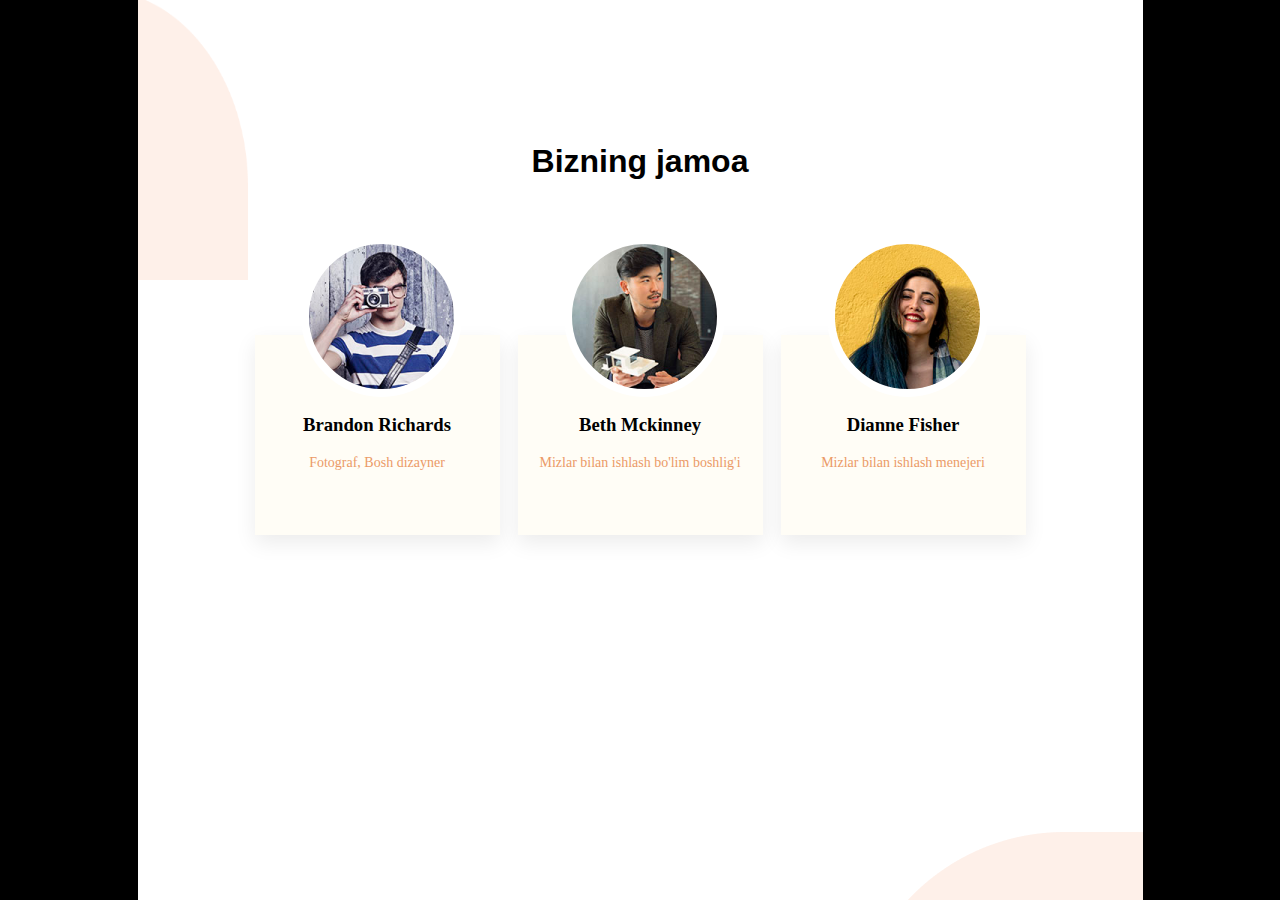
==== task 2/index.html @ 03ea1a15 "Add files via upload" ====
<!DOCTYPE html>
<html lang="en">

<head>
    <meta charset="UTF-8">
    <meta name="viewport" content="width=device-width, initial-scale=1.0">
    <title>task 2 | 2-modul 4-mavzu</title>
    <link rel="stylesheet" href="css/main.css">
</head>

<body>
    <div class="wrapper">
        <h1>Bizning jamoa</h1>
        <!-- <div class="rasm1"><img src="img/Rectangle 6.5.png" alt=""></div>
        <div class="rasm2"><img src="img/Rectangle 6.7.png" alt=""></div> -->
        <div class="block">
            <div class="box">
                <div class="rasm">
                    <div class="belgi"></div>
                    <img src="img/Ellipse.png" alt="">
                </div>
                <div class="content">
                    <h3>Brandon Richards</h3>
                    <p>Fotograf, Bosh dizayner</p>
                </div>
            </div>
            <div class="box">
                <div class="rasm">
                    <div class="belgi"></div>
                    <img src="img/Ellipse-1.png" alt="">
                </div>
                <div class="content">
                    <h3>Beth Mckinney</h3>
                    <p>Mizlar bilan ishlash bo'lim boshlig'i</p>
                </div>
            </div>
            <div class="box">
                <div class="rasm">
                    <div class="belgi"></div>
                    <img src="img/Ellipse-2.png" alt="">
                </div>
                <div class="content">
                    <h3>Dianne Fisher</h3>
                    <p>Mizlar bilan ishlash menejeri</p>
                </div>
            </div>
        </div>
        <div class="fon">
            <img src="img/Rectangle 6.7.png" alt="">
        </div>
    </div>
</body>

</html>
---- task 2/css/main.css ----
body {
  margin: 0;
  padding: 0;
  background-color: black;
  box-sizing: border-box;
  position: relative; }
  body .wrapper {
    width: 1005px;
    height: 100vh;
    margin: 0 auto;
    position: relative;
    overflow: hidden;
    background-color: #ffffff;
    background-image: url("../img/Rectangle 6.5.png");
    background-repeat: no-repeat;
    background-size: 160px 290px;
    background-position: -50px -10px; }
    body .wrapper .fon {
      position: absolute;
      right: 0;
      bottom: -330px; }
    body .wrapper h1 {
      text-align: center;
      padding-top: 122px;
      font-size: 32px;
      font-weight: bold;
      font-family: sans-serif;
      margin-bottom: 60px; }
    body .wrapper .block {
      display: flex;
      justify-content: center;
      align-items: center;
      flex-wrap: wrap; }
      body .wrapper .block .box {
        width: 245px;
        height: 235px;
        margin: 0 9px;
        position: relative; }
        body .wrapper .block .box .rasm {
          width: 145px;
          height: 107px;
          z-index: 1;
          position: absolute;
          top: 0;
          left: 50px;
          position: relative; }
          body .wrapper .block .box .rasm .belgi {
            width: 145px;
            height: 145px;
            border: 8px solid #ffffff;
            border-radius: 50%;
            position: absolute;
            top: -4px;
            left: -4px; }
        body .wrapper .block .box .content {
          width: 245px;
          height: 200px;
          background-color: #fffdf6;
          box-shadow: 0 8px 20px rgba(0, 0, 0, 0.08);
          position: absolute;
          bottom: -60px;
          left: 0; }
          body .wrapper .block .box .content h3 {
            text-align: center;
            padding-top: 60px; }
          body .wrapper .block .box .content p {
            font-size: 14px;
            text-align: center;
            color: #eb9a67; }

/*# sourceMappingURL=main.css.map */
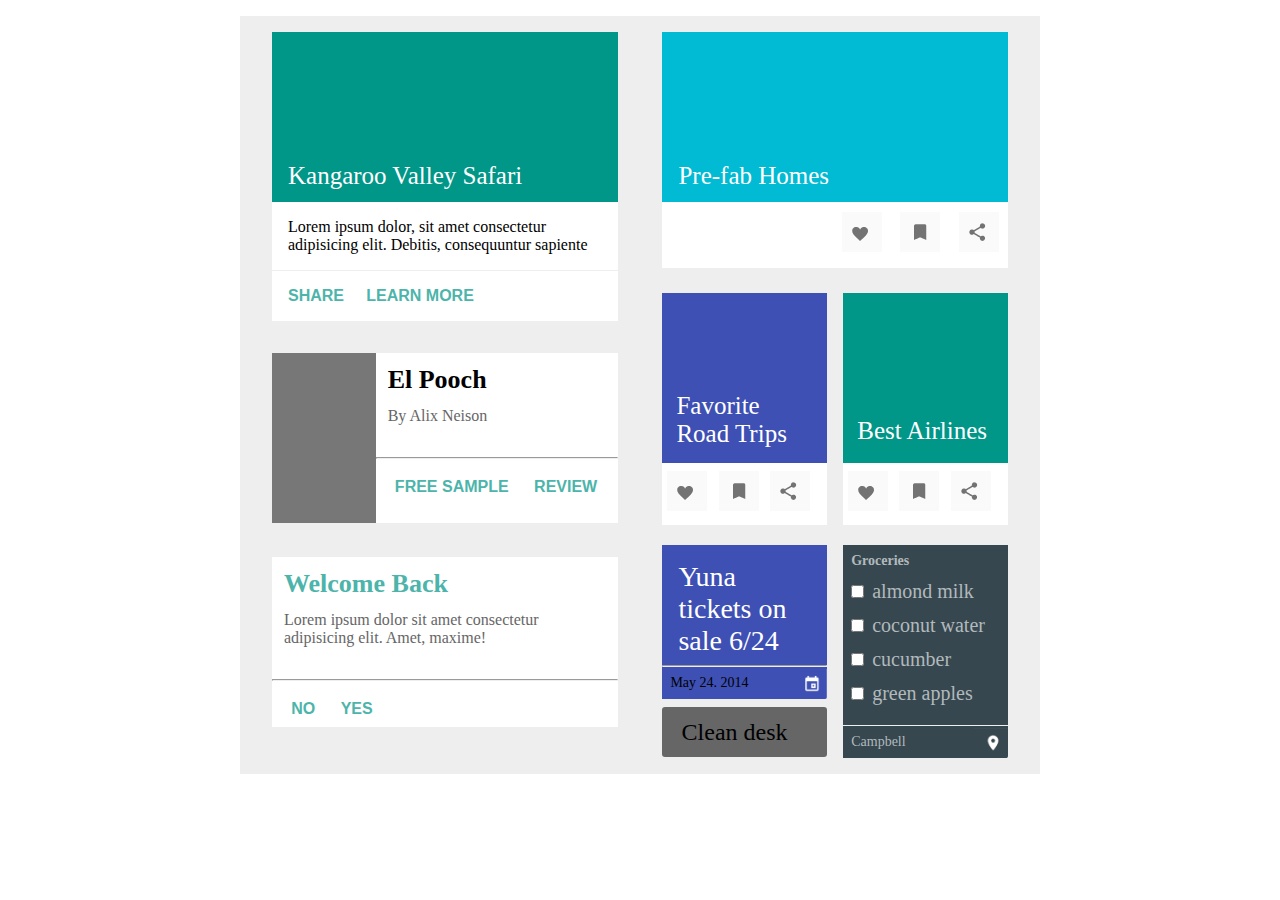
==== commit 3a3b57d4: "Add files via upload" ====
--- a/task 2/index.html
+++ b/task 2/index.html
@@ -4,49 +4,99 @@
 <head>
     <meta charset="UTF-8">
     <meta name="viewport" content="width=device-width, initial-scale=1.0">
-    <title>task 2 | 2-modul 4-mavzu</title>
+    <title>task 1 | css 2-modul 5-dars</title>
     <link rel="stylesheet" href="css/main.css">
 </head>
 
 <body>
     <div class="wrapper">
-        <h1>Bizning jamoa</h1>
-        <!-- <div class="rasm1"><img src="img/Rectangle 6.5.png" alt=""></div>
-        <div class="rasm2"><img src="img/Rectangle 6.7.png" alt=""></div> -->
-        <div class="block">
-            <div class="box">
-                <div class="rasm">
-                    <div class="belgi"></div>
-                    <img src="img/Ellipse.png" alt="">
-                </div>
-                <div class="content">
-                    <h3>Brandon Richards</h3>
-                    <p>Fotograf, Bosh dizayner</p>
+        <div class="card">
+            <div class="card-one">
+                <div class="box-1">Kangaroo Valley Safari</div>
+                <div class="box-2">Lorem ipsum dolor, sit amet consectetur adipisicing elit. Debitis, consequuntur sapiente</div>
+                <div class="box-3">
+                    <button>SHARE</button>
+                    <button>LEARN MORE</button>
                 </div>
             </div>
-            <div class="box">
-                <div class="rasm">
-                    <div class="belgi"></div>
-                    <img src="img/Ellipse-1.png" alt="">
-                </div>
-                <div class="content">
-                    <h3>Beth Mckinney</h3>
-                    <p>Mizlar bilan ishlash bo'lim boshlig'i</p>
+            <div class="card-one">
+                <div class="box-4">Pre-fab Homes</div>
+                <div class="box-5">
+                    <img src="img/1.png" alt="" class="rasm-1">
+                    <img src="img/2.png" alt="">
+                    <img src="img/3.png" alt="">
                 </div>
             </div>
-            <div class="box">
-                <div class="rasm">
-                    <div class="belgi"></div>
-                    <img src="img/Ellipse-2.png" alt="">
-                </div>
-                <div class="content">
-                    <h3>Dianne Fisher</h3>
-                    <p>Mizlar bilan ishlash menejeri</p>
+            <div class="card-one">
+                <div class="block">
+                    <div class="box-6">
+
+                    </div>
+                    <div class="box-7">
+                        <h1>El Pooch</h1>
+                        <p>By Alix Neison</p>
+                        <hr>
+                        <button>FREE SAMPLE</button>
+                        <button>REVIEW</button>
+                    </div>
                 </div>
             </div>
-        </div>
-        <div class="fon">
-            <img src="img/Rectangle 6.7.png" alt="">
+
+            <div class="card-one">
+                <div class="card-two">
+                    <div class="box-left">
+                        <div class="box-8">Favorite Road Trips</div>
+                        <div class="box-9">
+                            <img src="img/1.png" alt="">
+                            <img src="img/2.png" alt="">
+                            <img src="img/3.png" alt="">
+                        </div>
+                    </div>
+                    <div class="box-right">
+                        <div class="box-10">Best Airlines</div>
+                        <div class="box-9">
+                            <img src="img/1.png" alt="">
+                            <img src="img/2.png" alt="">
+                            <img src="img/3.png" alt="">
+                        </div>
+                    </div>
+                </div>
+            </div>
+            <div class="card-one">
+                <div class="box-11">
+                    <h1>Welcome Back</h1>
+                    <p>Lorem ipsum dolor sit amet consectetur adipisicing elit. Amet, maxime!</p>
+                    <hr>
+                    <button>NO</button>
+                    <button>YES</button>
+                </div>
+            </div>
+            <div class="card-one">
+                <div class="card-two">
+                    <div class="box-left">
+                        <div class="box-12">Yuna tickets on sale 6/24</div>
+                        <hr>
+                        <div class="box-13">
+                            <span>May 24. 2014</span>
+                            <img src="img/5.png" alt="">
+                        </div>
+                        <div class="box-14">Clean desk</div>
+                    </div>
+                    <div class="box-right">
+                        <div class="box-15">
+                            <h4>Groceries</h4>
+                            <input type="checkbox"><span>almond milk</span><br>
+                            <input type="checkbox"><span>coconut water</span><br>
+                            <input type="checkbox"><span>cucumber</span><br>
+                            <input type="checkbox"><span>green apples</span><br>
+                        </div>
+                        <div class="box-13">
+                            Campbell
+                            <img src="img/4.png" alt="">
+                        </div>
+                    </div>
+                </div>
+            </div>
         </div>
     </div>
 </body>
--- a/task 2/css/main.css
+++ b/task 2/css/main.css
@@ -1,71 +1,176 @@
-body {
+* {
   margin: 0;
   padding: 0;
-  background-color: black;
-  box-sizing: border-box;
-  position: relative; }
-  body .wrapper {
-    width: 1005px;
-    height: 100vh;
-    margin: 0 auto;
-    position: relative;
-    overflow: hidden;
-    background-color: #ffffff;
-    background-image: url("../img/Rectangle 6.5.png");
-    background-repeat: no-repeat;
-    background-size: 160px 290px;
-    background-position: -50px -10px; }
-    body .wrapper .fon {
-      position: absolute;
-      right: 0;
-      bottom: -330px; }
-    body .wrapper h1 {
-      text-align: center;
-      padding-top: 122px;
-      font-size: 32px;
+  box-sizing: border-box; }
+
+.wrapper {
+  width: 800px;
+  margin: 0 auto;
+  background-color: #eeeeee;
+  font-size: 25px; }
+
+.card {
+  display: flex;
+  justify-content: space-between;
+  flex-wrap: wrap;
+  margin: 1rem; }
+
+.card-one {
+  width: 45%;
+  margin: 1rem 1rem; }
+  .card-one .box-1 {
+    height: 170px;
+    padding: 130px 1rem 0 1rem;
+    background-color: #009688;
+    color: #ffffff; }
+  .card-one .box-2 {
+    margin-bottom: 1px;
+    font-size: 16px;
+    padding: 1rem;
+    background-color: #ffffff; }
+  .card-one .box-3 {
+    background-color: #ffffff; }
+    .card-one .box-3 button {
+      outline: none;
+      border: none;
+      padding: 1rem 0 1rem 1rem;
+      background-color: #ffffff;
       font-weight: bold;
-      font-family: sans-serif;
-      margin-bottom: 60px; }
-    body .wrapper .block {
-      display: flex;
-      justify-content: center;
-      align-items: center;
-      flex-wrap: wrap; }
-      body .wrapper .block .box {
-        width: 245px;
-        height: 235px;
-        margin: 0 9px;
+      font-size: 16px;
+      color: #4cb4aa; }
+  .card-one .box-4 {
+    height: 170px;
+    padding: 130px 1rem 0 1rem;
+    background-color: #00bbd3;
+    color: #ffffff; }
+  .card-one .box-5 {
+    background-color: #ffffff; }
+    .card-one .box-5 img {
+      padding: 10px 6px; }
+      .card-one .box-5 img.rasm-1 {
+        padding-left: 52%; }
+  .card-one .block {
+    display: flex; }
+    .card-one .block .box-6 {
+      width: 30%;
+      height: 170px;
+      background-color: #777777; }
+    .card-one .block .box-7 {
+      width: 70%;
+      height: 170px;
+      background-color: #ffffff; }
+      .card-one .block .box-7 button {
+        outline: none;
+        border: none;
+        padding: 1.2rem 0 0 1.2rem;
+        background-color: #ffffff;
+        font-weight: bold;
+        font-size: 16px;
+        color: #4cb4aa; }
+      .card-one .block .box-7 h1 {
+        padding: 0.75rem;
+        font-size: 26px; }
+      .card-one .block .box-7 p {
+        padding: 0 0.75rem 2rem 0.75rem;
+        font-size: 16px;
+        color: #666666; }
+  .card-one .card-two {
+    width: 100%;
+    display: flex;
+    margin-top: -60px; }
+    .card-one .card-two .box-left {
+      width: 50%;
+      margin-right: 1rem; }
+      .card-one .card-two .box-left .box-8 {
+        height: 170px;
+        padding: 60% 14px 14px 14px;
+        background-color: #3e50b4;
+        color: #ffffff; }
+      .card-one .card-two .box-left .box-9 {
+        background-color: #ffffff;
+        padding: 0.5rem 0; }
+        .card-one .card-two .box-left .box-9 img {
+          padding-left: 5px; }
+      .card-one .card-two .box-left .box-12 {
+        padding: 1rem;
+        margin-top: 3rem;
+        font-size: 28px;
+        height: 120px;
+        background-color: #3e50b4;
+        color: #ffffff; }
+      .card-one .card-two .box-left .box-13 {
+        padding: 0.5rem;
+        font-size: 14px;
+        background-color: #3e50b4;
         position: relative; }
-        body .wrapper .block .box .rasm {
-          width: 145px;
-          height: 107px;
-          z-index: 1;
+        .card-one .card-two .box-left .box-13 img {
+          height: 30px;
           position: absolute;
-          top: 0;
-          left: 50px;
-          position: relative; }
-          body .wrapper .block .box .rasm .belgi {
-            width: 145px;
-            height: 145px;
-            border: 8px solid #ffffff;
-            border-radius: 50%;
-            position: absolute;
-            top: -4px;
-            left: -4px; }
-        body .wrapper .block .box .content {
-          width: 245px;
-          height: 200px;
-          background-color: #fffdf6;
-          box-shadow: 0 8px 20px rgba(0, 0, 0, 0.08);
+          right: 0;
+          bottom: 0; }
+      .card-one .card-two .box-left .box-14 {
+        margin-top: 0.5rem;
+        padding-left: 1.2rem;
+        padding-top: 12px;
+        border-radius: 3px;
+        font-size: 24px;
+        height: 50px;
+        background-color: #666666; }
+    .card-one .card-two .box-right {
+      width: 50%; }
+      .card-one .card-two .box-right .box-10 {
+        height: 170px;
+        padding: 75% 14px 14px 14px;
+        background-color: #009688;
+        color: #ffffff; }
+      .card-one .card-two .box-right .box-9 {
+        background-color: #ffffff;
+        padding: 0.5rem 0; }
+        .card-one .card-two .box-right .box-9 img {
+          padding-left: 5px; }
+      .card-one .card-two .box-right .box-15 {
+        height: 180px;
+        color: #b2b9bc;
+        margin-top: 3rem;
+        margin-bottom: 1px;
+        background-color: #36474f;
+        padding: 0.5rem;
+        font-size: 20px; }
+        .card-one .card-two .box-right .box-15 h4 {
+          font-size: 14px; }
+        .card-one .card-two .box-right .box-15 input {
+          margin-top: 1rem;
+          margin-right: 0.5rem; }
+      .card-one .card-two .box-right .box-13 {
+        padding: 0.5rem;
+        color: #b2b9bc;
+        font-size: 14px;
+        background-color: #36474f;
+        position: relative; }
+        .card-one .card-two .box-right .box-13 img {
+          height: 30px;
           position: absolute;
-          bottom: -60px;
-          left: 0; }
-          body .wrapper .block .box .content h3 {
-            text-align: center;
-            padding-top: 60px; }
-          body .wrapper .block .box .content p {
-            font-size: 14px;
-            text-align: center;
-            color: #eb9a67; }
+          right: 0;
+          bottom: 0; }
+  .card-one .box-11 {
+    width: 100%;
+    height: 170px;
+    background-color: #ffffff; }
+    .card-one .box-11 button {
+      outline: none;
+      border: none;
+      padding: 1.2rem 0 0 1.2rem;
+      background-color: #ffffff;
+      font-weight: bold;
+      font-size: 16px;
+      color: #4cb4aa; }
+    .card-one .box-11 h1 {
+      color: #4cb4aa;
+      padding: 0.75rem;
+      font-size: 26px; }
+    .card-one .box-11 p {
+      padding: 0 0.75rem 2rem 0.75rem;
+      font-size: 16px;
+      color: #666666; }
 
 /*# sourceMappingURL=main.css.map */
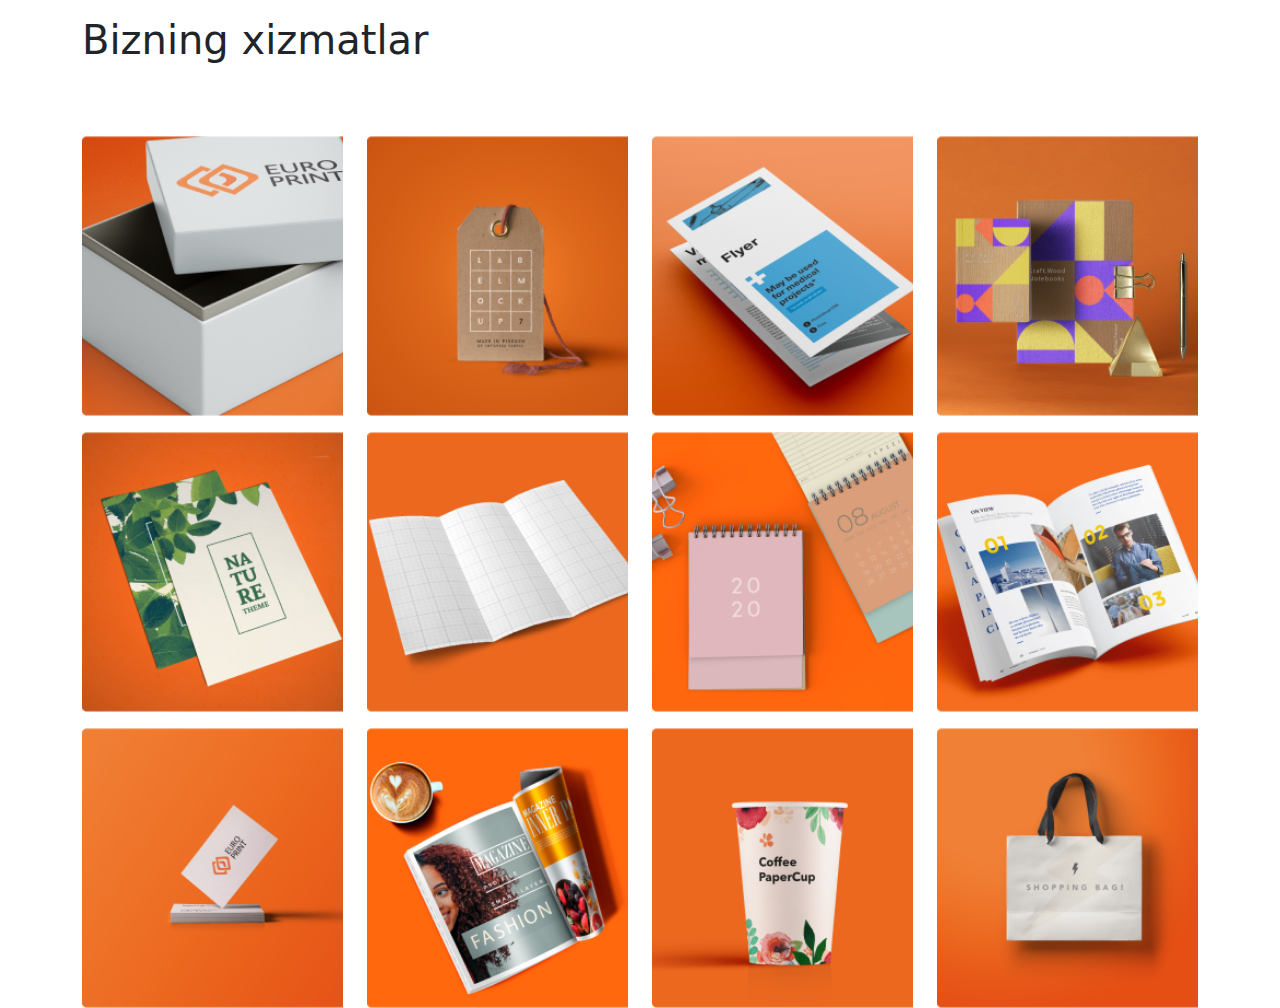
==== commit 74ad2048: "Add files via upload" ====
--- a/task 2/index.html
+++ b/task 2/index.html
@@ -3,99 +3,152 @@
 
 <head>
     <meta charset="UTF-8">
+    <meta http-equiv="X-UA-Compatible" content="IE=edge">
     <meta name="viewport" content="width=device-width, initial-scale=1.0">
-    <title>task 1 | css 2-modul 5-dars</title>
-    <link rel="stylesheet" href="css/main.css">
+    <link rel="stylesheet" href="css/bootstrap.css">
+    <link rel="stylesheet" href="css2/main.css">
+    <title>task 2</title>
 </head>
 
 <body>
-    <div class="wrapper">
-        <div class="card">
-            <div class="card-one">
-                <div class="box-1">Kangaroo Valley Safari</div>
-                <div class="box-2">Lorem ipsum dolor, sit amet consectetur adipisicing elit. Debitis, consequuntur sapiente</div>
-                <div class="box-3">
-                    <button>SHARE</button>
-                    <button>LEARN MORE</button>
-                </div>
-            </div>
-            <div class="card-one">
-                <div class="box-4">Pre-fab Homes</div>
-                <div class="box-5">
-                    <img src="img/1.png" alt="" class="rasm-1">
-                    <img src="img/2.png" alt="">
-                    <img src="img/3.png" alt="">
-                </div>
-            </div>
-            <div class="card-one">
-                <div class="block">
-                    <div class="box-6">
-
-                    </div>
-                    <div class="box-7">
-                        <h1>El Pooch</h1>
-                        <p>By Alix Neison</p>
-                        <hr>
-                        <button>FREE SAMPLE</button>
-                        <button>REVIEW</button>
-                    </div>
-                </div>
-            </div>
-
-            <div class="card-one">
-                <div class="card-two">
-                    <div class="box-left">
-                        <div class="box-8">Favorite Road Trips</div>
-                        <div class="box-9">
-                            <img src="img/1.png" alt="">
-                            <img src="img/2.png" alt="">
-                            <img src="img/3.png" alt="">
-                        </div>
-                    </div>
-                    <div class="box-right">
-                        <div class="box-10">Best Airlines</div>
-                        <div class="box-9">
-                            <img src="img/1.png" alt="">
-                            <img src="img/2.png" alt="">
-                            <img src="img/3.png" alt="">
+    <div class="container">
+        <h1>Bizning xizmatlar</h1>
+        <div class="row">
+            <div class="col-3">
+                <div class="box-1 rasm-1">
+                    <div class="box-2">
+                        <div class="box">
+                            <p>Maxsulot haqida ma'lumot</p>
+                            <button>Buyurtma berish</button>
                         </div>
                     </div>
                 </div>
+
             </div>
-            <div class="card-one">
-                <div class="box-11">
-                    <h1>Welcome Back</h1>
-                    <p>Lorem ipsum dolor sit amet consectetur adipisicing elit. Amet, maxime!</p>
-                    <hr>
-                    <button>NO</button>
-                    <button>YES</button>
-                </div>
-            </div>
-            <div class="card-one">
-                <div class="card-two">
-                    <div class="box-left">
-                        <div class="box-12">Yuna tickets on sale 6/24</div>
-                        <hr>
-                        <div class="box-13">
-                            <span>May 24. 2014</span>
-                            <img src="img/5.png" alt="">
-                        </div>
-                        <div class="box-14">Clean desk</div>
-                    </div>
-                    <div class="box-right">
-                        <div class="box-15">
-                            <h4>Groceries</h4>
-                            <input type="checkbox"><span>almond milk</span><br>
-                            <input type="checkbox"><span>coconut water</span><br>
-                            <input type="checkbox"><span>cucumber</span><br>
-                            <input type="checkbox"><span>green apples</span><br>
-                        </div>
-                        <div class="box-13">
-                            Campbell
-                            <img src="img/4.png" alt="">
+            <div class="col-3">
+                <div class="box-1 rasm-2">
+                    <div class="box-2">
+                        <div class="box">
+                            <p>Maxsulot haqida ma'lumot</p>
+                            <button>Buyurtma berish</button>
                         </div>
                     </div>
                 </div>
+
+            </div>
+            <div class="col-3">
+                <div class="box-1 rasm-3">
+                    <div class="box-2">
+                        <div class="box">
+                            <p>Maxsulot haqida ma'lumot</p>
+                            <button>Buyurtma berish</button>
+                        </div>
+                    </div>
+                </div>
+
+            </div>
+            <div class="col-3">
+                <div class="box-1 rasm-4">
+                    <div class="box-2">
+                        <div class="box">
+                            <p>Maxsulot haqida ma'lumot</p>
+                            <button>Buyurtma berish</button>
+                        </div>
+                    </div>
+                </div>
+
+            </div>
+        </div>
+        <div class="row">
+            <div class="col-3">
+                <div class="box-1 rasm-5">
+                    <div class="box-2">
+                        <div class="box">
+                            <p>Maxsulot haqida ma'lumot</p>
+                            <button>Buyurtma berish</button>
+                        </div>
+                    </div>
+                </div>
+
+            </div>
+            <div class="col-3">
+                <div class="box-1 rasm-6">
+                    <div class="box-2">
+                        <div class="box">
+                            <p>Maxsulot haqida ma'lumot</p>
+                            <button>Buyurtma berish</button>
+                        </div>
+                    </div>
+                </div>
+
+            </div>
+            <div class="col-3">
+                <div class="box-1 rasm-7">
+                    <div class="box-2">
+                        <div class="box">
+                            <p>Maxsulot haqida ma'lumot</p>
+                            <button>Buyurtma berish</button>
+                        </div>
+                    </div>
+                </div>
+
+            </div>
+            <div class="col-3">
+                <div class="box-1 rasm-8">
+                    <div class="box-2">
+                        <div class="box">
+                            <p>Maxsulot haqida ma'lumot</p>
+                            <button>Buyurtma berish</button>
+                        </div>
+                    </div>
+                </div>
+
+            </div>
+        </div>
+        <div class="row">
+            <div class="col-3">
+                <div class="box-1 rasm-9">
+                    <div class="box-2">
+                        <div class="box">
+                            <p>Maxsulot haqida ma'lumot</p>
+                            <button>Buyurtma berish</button>
+                        </div>
+                    </div>
+                </div>
+
+            </div>
+            <div class="col-3">
+                <div class="box-1 rasm-10">
+                    <div class="box-2">
+                        <div class="box">
+                            <p>Maxsulot haqida ma'lumot</p>
+                            <button>Buyurtma berish</button>
+                        </div>
+                    </div>
+                </div>
+
+            </div>
+            <div class="col-3">
+                <div class="box-1 rasm-11">
+                    <div class="box-2">
+                        <div class="box">
+                            <p>Maxsulot haqida ma'lumot</p>
+                            <button>Buyurtma berish</button>
+                        </div>
+                    </div>
+                </div>
+
+            </div>
+            <div class="col-3">
+                <div class="box-1 rasm-12">
+                    <div class="box-2">
+                        <div class="box">
+                            <p>Maxsulot haqida ma'lumot</p>
+                            <button>Buyurtma berish</button>
+                        </div>
+                    </div>
+                </div>
+
             </div>
         </div>
     </div>
--- a/task 2/css2/main.css
+++ b/task 2/css2/main.css
@@ -0,0 +1,75 @@
+h1 {
+  padding-top: 1rem;
+  padding-bottom: 3rem; }
+
+.box-1 {
+  height: 280px;
+  background-image: url("../img/1.png");
+  background-repeat: no-repeat;
+  background-size: cover; }
+
+.rasm-1 {
+  background-image: url("../img/1.png"); }
+
+.rasm-2 {
+  background-image: url("../img/2.png"); }
+
+.rasm-3 {
+  background-image: url("../img/3.png"); }
+
+.rasm-4 {
+  background-image: url("../img/4.png"); }
+
+.rasm-5 {
+  background-image: url("../img/5.png"); }
+
+.rasm-6 {
+  background-image: url("../img/6.png"); }
+
+.rasm-7 {
+  background-image: url("../img/7.png"); }
+
+.rasm-8 {
+  background-image: url("../img/8.png"); }
+
+.rasm-9 {
+  background-image: url("../img/9.png"); }
+
+.rasm-10 {
+  background-image: url("../img/10.png"); }
+
+.rasm-11 {
+  background-image: url("../img/11.png"); }
+
+.rasm-12 {
+  background-image: url("../img/12.png"); }
+
+.col-3 {
+  margin-top: 1rem; }
+
+.box-2 {
+  padding: 3rem 0;
+  opacity: 0; }
+
+.box-2:hover {
+  opacity: 1;
+  background-color: rgba(0, 0, 0, 0.3); }
+  .box-2:hover .box {
+    width: 260px;
+    height: 185px;
+    padding: 70px 0 70px 40px; }
+    .box-2:hover .box p {
+      color: #fff;
+      padding-bottom: 1rem;
+      font-family: sans-serif;
+      font-size: 18px; }
+    .box-2:hover .box button {
+      padding-bottom: 3rem;
+      border: none;
+      border-radius: 20px;
+      padding: 0.5rem 1.2rem;
+      background-color: #ec681f;
+      outline: none;
+      color: #fff; }
+
+/*# sourceMappingURL=main.css.map */
